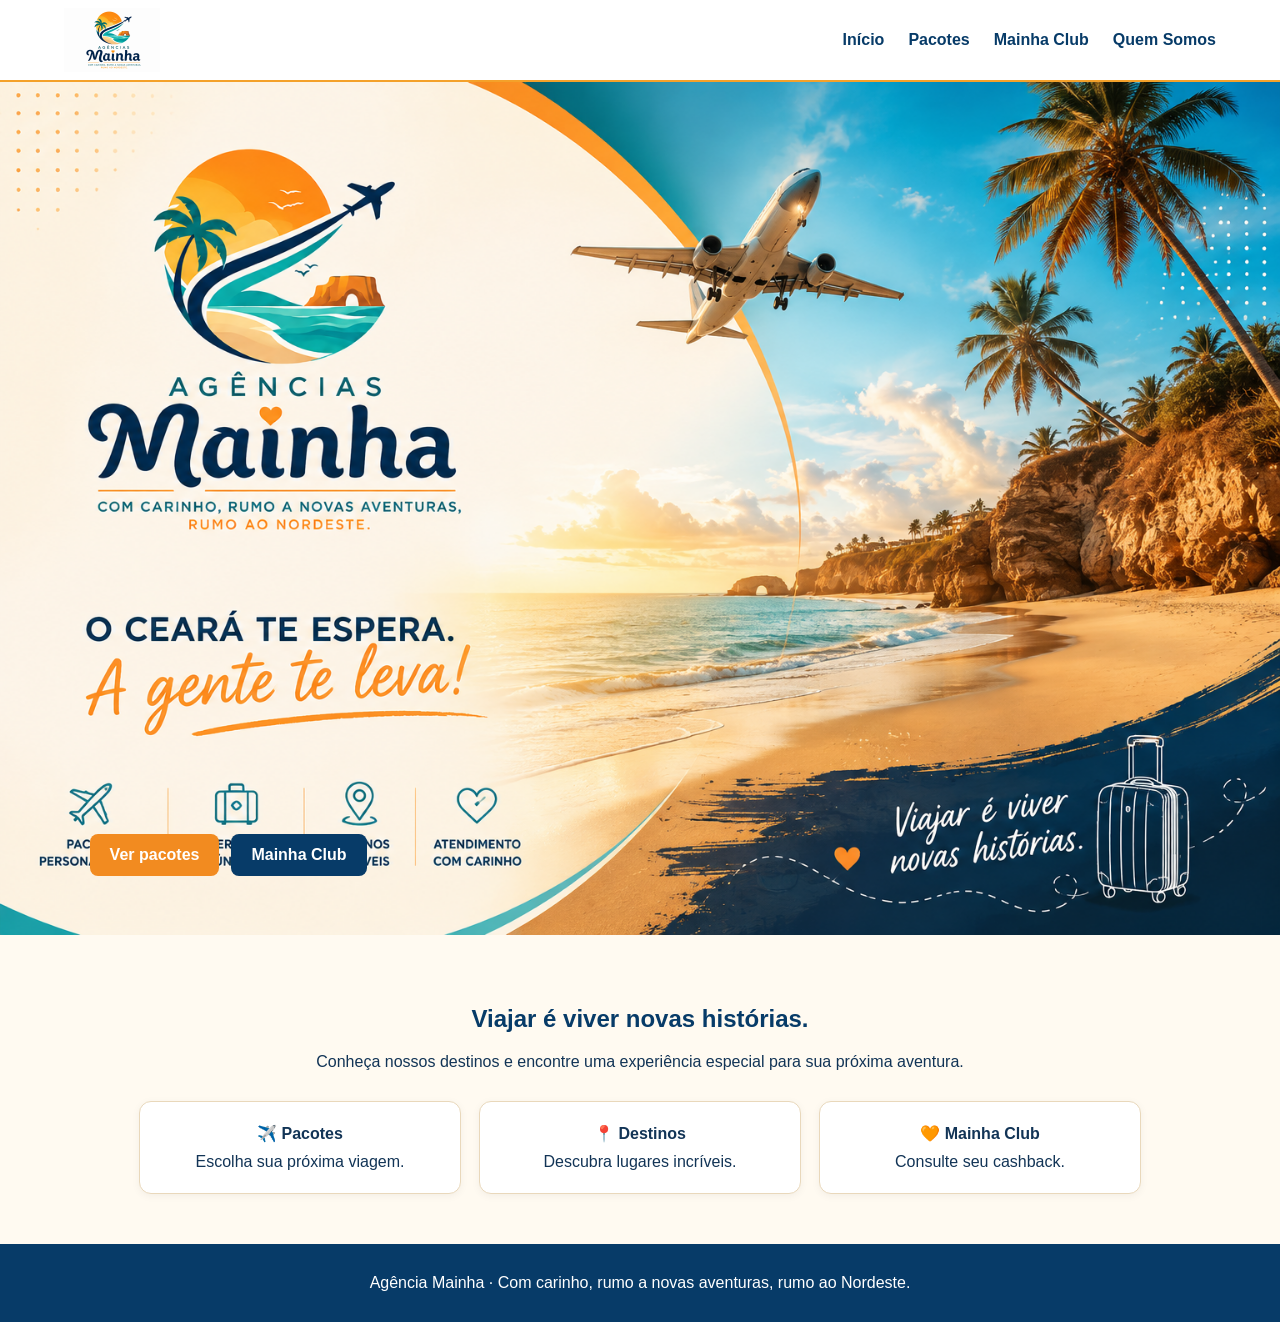
==== index.html @ 679fccd9 "Add files via upload" ====
<!doctype html>
<html lang="pt-BR">
<head>
<meta charset="utf-8">
<meta name="viewport" content="width=device-width, initial-scale=1">
<title>Agência Mainha</title>
<link rel="stylesheet" href="css/style.css">
</head>
<body>
<header class="topo">
  <a class="marca" href="index.html"><img src="imagens/logo.png" alt="Agência Mainha"></a>
  <nav>
    <a href="index.html">Início</a>
    <a href="pacotes.html">Pacotes</a>
    <a href="clube.html">Mainha Club</a>
    <a href="quem-somos.html">Quem Somos</a>
  </nav>
</header>

<main>
  <section class="hero">
    <img src="imagens/capa.png" alt="Agência Mainha - O Ceará te espera">
    <div class="hero-botoes">
      <a class="botao" href="pacotes.html">Ver pacotes</a>
      <a class="botao secundario" href="clube.html">Mainha Club</a>
    </div>
  </section>

  <section class="introducao">
    <h2>Viajar é viver novas histórias.</h2>
    <p>Conheça nossos destinos e encontre uma experiência especial para sua próxima aventura.</p>
    <div class="cards">
      <div><b>✈️ Pacotes</b><span>Escolha sua próxima viagem.</span></div>
      <div><b>📍 Destinos</b><span>Descubra lugares incríveis.</span></div>
      <div><b>🧡 Mainha Club</b><span>Consulte seu cashback.</span></div>
    </div>
  </section>
</main>

<footer>Agência Mainha · Com carinho, rumo a novas aventuras, rumo ao Nordeste.</footer>
<script src="js/script.js"></script>
</body>
</html>
---- css/style.css ----
*{box-sizing:border-box}body{margin:0;font-family:Arial,sans-serif;color:#123456;background:#fffaf1}.topo{height:82px;background:#fff;display:flex;align-items:center;justify-content:space-between;padding:8px 5%;border-bottom:2px solid #f4a12a;position:sticky;top:0;z-index:10}.marca img{height:64px;width:auto;display:block}.topo nav{display:flex;gap:24px}.topo nav a{color:#073b68;text-decoration:none;font-weight:bold}.topo nav a:hover{color:#f28b20}.hero{position:relative;width:100%;background:#fff}.hero>img{display:block;width:100%;height:auto}.hero-botoes{position:absolute;left:7%;bottom:7%;display:flex;gap:12px}.botao{display:inline-block;border:0;border-radius:8px;background:#f28b20;color:#fff;text-decoration:none;padding:12px 20px;font-weight:bold;cursor:pointer}.botao:hover{opacity:.88}.botao.secundario{background:#073b68}.introducao,.pagina{max-width:1050px;margin:0 auto;padding:50px 24px}.introducao{text-align:center}.introducao h2,.pagina h1{color:#073b68}.cards{display:flex;gap:18px;justify-content:center;margin-top:30px}.cards div,.pacote,.bloco,.resultado{background:#fff;border:1px solid #e9d8bb;border-radius:12px;padding:22px;box-shadow:0 2px 8px #0000000d}.cards div{flex:1}.cards b,.cards span{display:block}.cards span{margin-top:10px}.aviso{background:#fff3df;border-left:4px solid #f28b20;padding:15px}.pacote{max-width:420px;margin-top:25px}.foto-placeholder{height:170px;background:#e9dfcf;border-radius:8px;display:flex;align-items:center;justify-content:center;color:#52616d;margin-bottom:15px}.pacote .botao{margin-top:15px}.campo{display:block;width:100%;max-width:500px;margin:8px 0 18px;padding:12px;border:1px solid #cdbb9d;border-radius:7px;background:#fff;font-size:16px}.pagina label{display:block;font-weight:bold;max-width:500px}.resultado{max-width:500px;margin-top:20px;line-height:1.7}.admin{min-height:80vh}footer{text-align:center;padding:30px 20px;background:#073b68;color:#fff}.bloco{max-width:700px}@media(max-width:700px){.topo{height:auto;flex-direction:column;gap:8px}.topo nav{gap:12px;flex-wrap:wrap;justify-content:center}.hero-botoes{position:static;padding:15px;justify-content:center}.cards{flex-direction:column}}
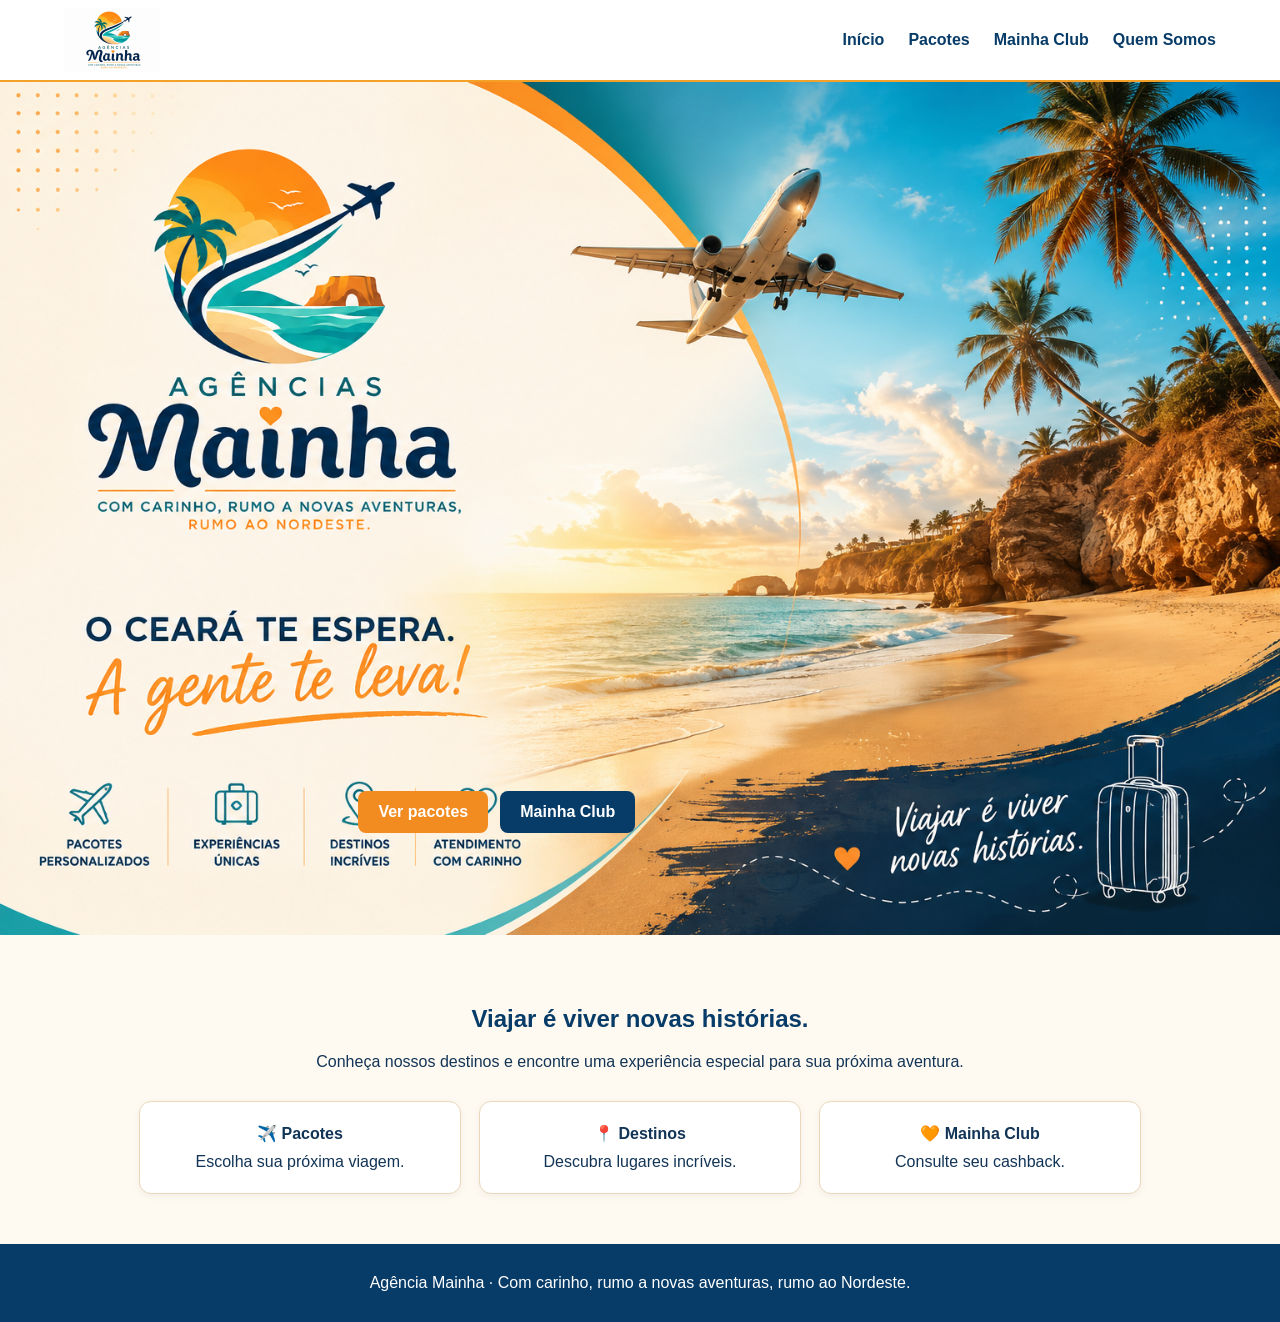
==== commit 9ec3ca9e: "Update hero button positioning in index.html" ====
--- a/index.html
+++ b/index.html
@@ -20,10 +20,10 @@
 <main>
   <section class="hero">
     <img src="imagens/capa.png" alt="Agência Mainha - O Ceará te espera">
-    <div class="hero-botoes">
-      <a class="botao" href="pacotes.html">Ver pacotes</a>
-      <a class="botao secundario" href="clube.html">Mainha Club</a>
-    </div>
+   <div class="hero-botoes" style="position:absolute; left:28%; bottom:12%; z-index:10;">
+    <a class="botao" href="pacotes.html">Ver pacotes</a>
+    <a class="botao secundario" href="clube.html">Mainha Club</a>
+</div>
   </section>
 
   <section class="introducao">
@@ -40,4 +40,4 @@
 <footer>Agência Mainha · Com carinho, rumo a novas aventuras, rumo ao Nordeste.</footer>
 <script src="js/script.js"></script>
 </body>
-</html>+</html>
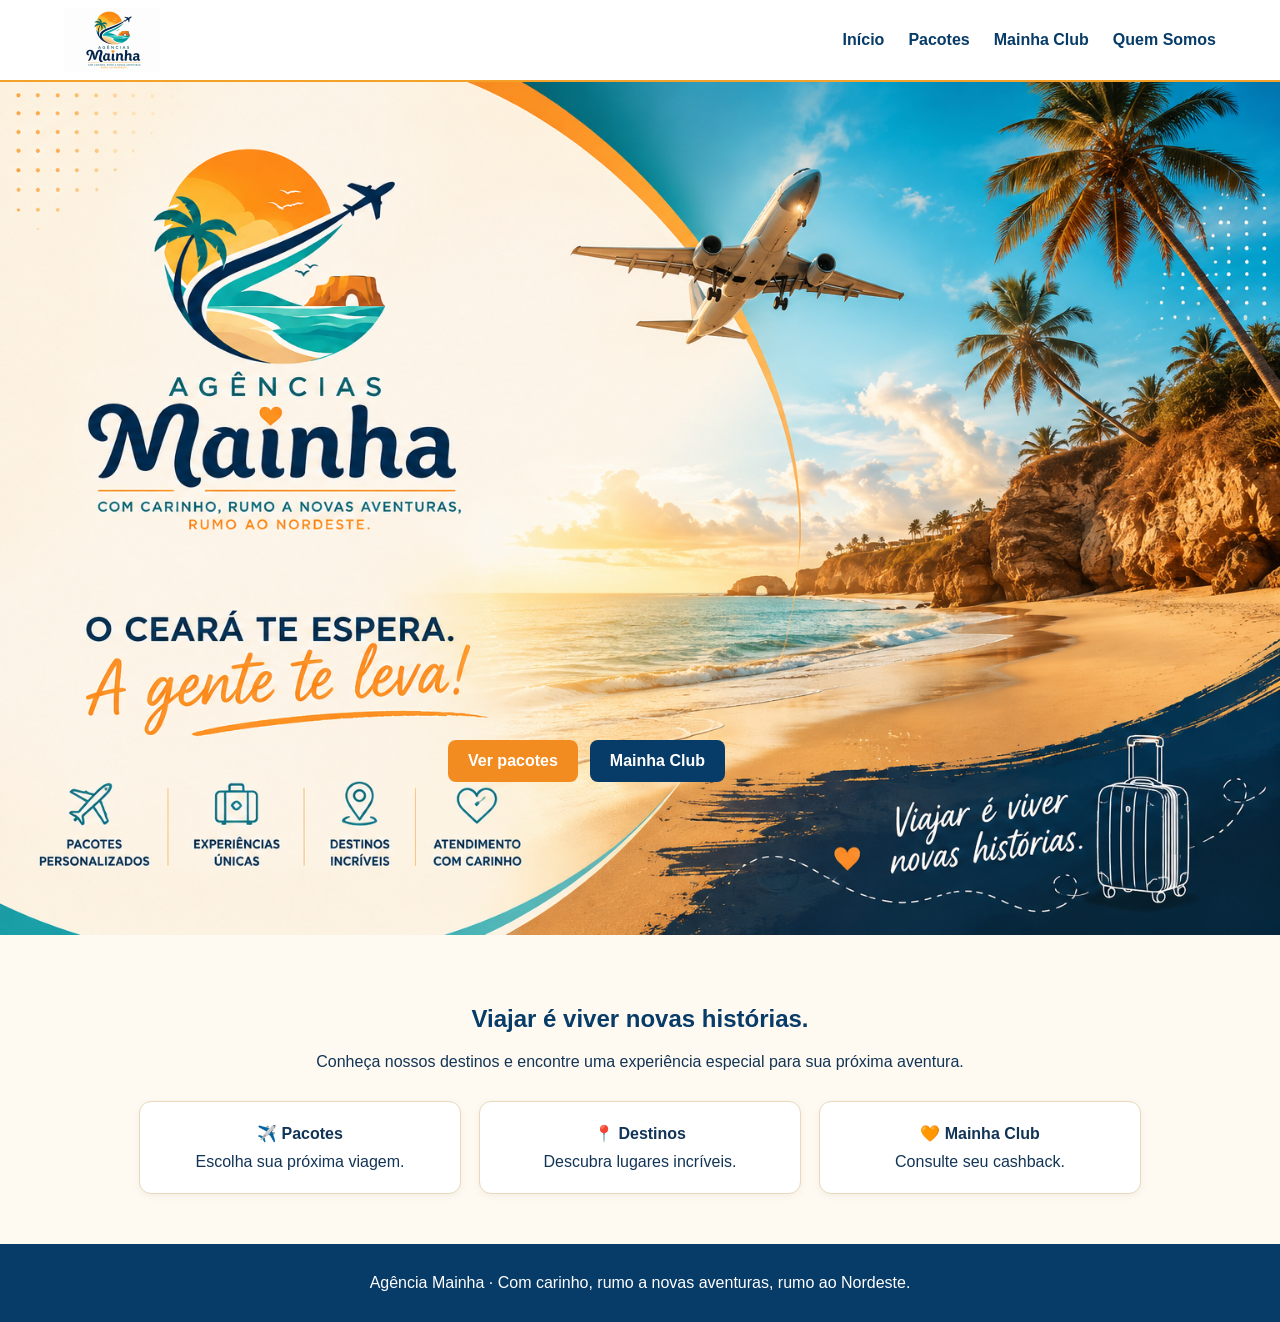
==== commit 89009d5f: "Update index.html" ====
--- a/index.html
+++ b/index.html
@@ -20,7 +20,7 @@
 <main>
   <section class="hero">
     <img src="imagens/capa.png" alt="Agência Mainha - O Ceará te espera">
-   <div class="hero-botoes" style="position:absolute; left:28%; bottom:12%; z-index:10;">
+   <div class="hero-botoes" style="position:absolute; left:35%; bottom:18%; z-index:10;">
     <a class="botao" href="pacotes.html">Ver pacotes</a>
     <a class="botao secundario" href="clube.html">Mainha Club</a>
 </div>
